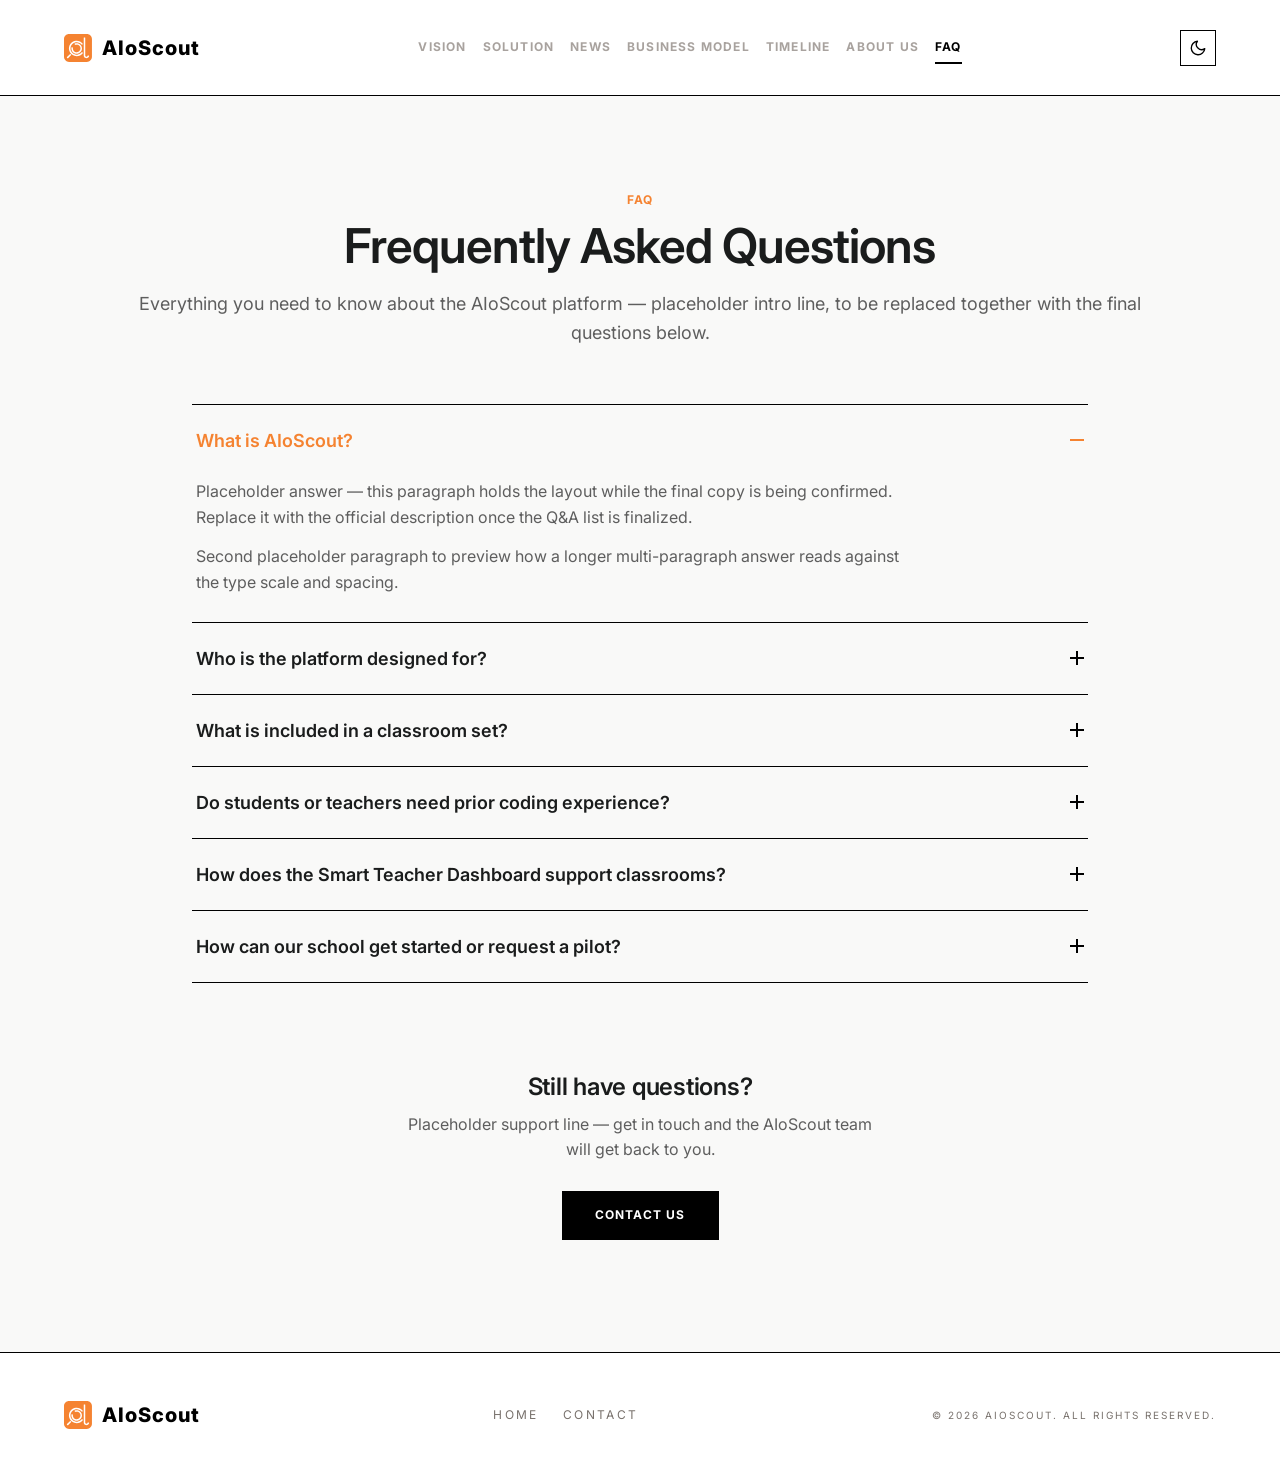
==== faq.html @ 2d94f0a8 "feat(faq): add faq subpage with placeholder qnas" ====
<!DOCTYPE html>
<html lang="en">

<head>
    <meta charset="UTF-8">
    <meta name="viewport" content="width=device-width, initial-scale=1.0">
    <meta name="description"
        content="Frequently asked questions about the AIoScout physical AI learning platform.">
    <title>AIoScout | FAQ</title>
    <link rel="icon" href="favicon.ico">
    <meta name="theme-color" content="#f9f9f8">
    <script defer src="https://cloud.umami.is/script.js" data-website-id="7676bb0a-f33c-4df3-a756-9e0dd7aba793"></script>
    <script>
        (function () {
            var stored = null;
            try { stored = localStorage.getItem("theme"); } catch (e) { /* storage unavailable */ }
            var theme = stored === "light" || stored === "dark"
                ? stored
                : (window.matchMedia("(prefers-color-scheme: dark)").matches ? "dark" : "light");
            document.documentElement.setAttribute("data-theme", theme);
        })();
    </script>
    <script src="theme.js" defer></script>
    <link rel="preconnect" href="https://fonts.googleapis.com">
    <link rel="preconnect" href="https://fonts.gstatic.com" crossorigin>
    <link href="https://fonts.googleapis.com/css2?family=Inter:wght@400;600;700;800&display=swap" rel="stylesheet">
    <link rel="stylesheet" href="style.css">
</head>

<body class="faq-page">
    <header class="site-header" id="top">
        <a class="site-logo" href="/" aria-label="AIoScout home">
            <svg class="logo-mark" viewBox="0 0 496 496" aria-hidden="true" focusable="false"><path fill="currentColor" d="M405.08 0H90C40.3 0 0 40.3 0 90V405.07C0 454.78 40.3 495.07 90 495.07H405.07C454.78 495.07 495.07 454.77 495.07 405.07V90C495.07 40.29 454.77 0 405.07 0H405.08ZM123.27 376.8L71.73 428.34C68.15 431.92 62.35 431.92 58.77 428.34L52.94 422.51C49.36 418.93 49.36 413.13 52.94 409.55L104.48 358.01C108.06 354.43 113.86 354.43 117.44 358.01L123.27 363.84C126.85 367.42 126.85 373.22 123.27 376.8ZM333.43 339.2C299.8 383.22 241.33 404.16 184.14 386.85C141.32 373.89 107.18 339.56 94.09 296.78C68.1 211.82 127.9 127.92 211.74 119.91C258.02 115.48 303.39 135.01 332.08 171.26C334.42 174.22 333.69 178.54 330.62 180.73L319.95 188.33C317.06 190.39 313.01 189.7 310.78 186.93C284.58 154.43 240.46 137.51 195.13 149.9C151.62 161.79 119.21 200.5 115.21 245.42C108.91 316.34 168.12 372.24 235.49 365.8C266.82 362.8 293.89 346.91 311.82 323.86C314 321.05 318.04 320.29 320.97 322.3L331.82 329.76C334.92 331.89 335.72 336.19 333.44 339.19L333.43 339.2ZM161.83 279.24C170.03 302.03 190.77 318.93 214.75 322.31C264.21 329.28 303.07 283.83 289.48 236.56C283.54 215.9 267.34 198.96 246.98 192.08C230.95 186.66 215.22 187.6 201.69 192.55C198.52 193.71 194.86 192.45 193.41 189.41L188.24 178.56C185.95 173.75 187.43 169.58 191 168.2C199.01 165.09 207.44 163.08 216.04 162.26C273.49 156.77 324.62 205.4 318.27 265.97C314.41 302.86 288 334.8 252.48 345.49C194.29 363 137.01 322.05 131.52 264.64C130.7 256.04 131.07 247.39 132.61 238.93C133.3 235.17 137.11 232.92 140.81 233.88C144.81 234.92 149.84 236.23 153.72 237.24C157.15 238.13 159.07 241.5 158.52 245C156.79 255.83 157.61 267.45 161.85 279.24H161.83ZM387.56 427.04C365.14 422.51 349.66 401.8 349.66 378.93C349.66 309.15 349.66 109.74 349.66 70.73C349.66 67.05 352.64 64.06 356.33 64.06H369.57C373.25 64.06 376.24 67.04 376.24 70.73V378.97C376.24 389.59 383.46 399.46 393.94 401.18C405.44 403.07 415.61 395.64 418.15 385.25C418.83 382.46 421.84 380.19 424.71 380.19H438.13C442.28 380.19 445.37 383.98 444.69 388.08C440.42 413.87 415.53 432.69 387.57 427.04H387.56Z"/></svg>AIoScout
        </a>

        <nav class="site-nav" id="site-nav" aria-label="Primary navigation">
            <a href="index.html#vision">Vision</a>
            <a href="index.html#solution">Solution</a>
            <a href="index.html#news">News</a>
            <a href="index.html#business">Business Model</a>
            <a href="index.html#timeline">Timeline</a>
            <a href="index.html#about">About Us</a>
            <a href="#faq" class="is-active">FAQ</a>
            <a href="links.html" class="site-nav__contact">Contact us</a>
        </nav>

        <div class="header-actions">
            <button class="theme-toggle" type="button" aria-pressed="false" aria-label="Switch to dark mode">
                <svg class="theme-toggle__moon" viewBox="0 0 24 24" fill="none" stroke="currentColor" stroke-width="1.8"
                    stroke-linecap="round" stroke-linejoin="round" aria-hidden="true">
                    <path d="M21 12.79A9 9 0 1 1 11.21 3 7 7 0 0 0 21 12.79z"/>
                </svg>
                <svg class="theme-toggle__sun" viewBox="0 0 24 24" fill="none" stroke="currentColor" stroke-width="1.8"
                    stroke-linecap="round" stroke-linejoin="round" aria-hidden="true">
                    <circle cx="12" cy="12" r="4"/>
                    <path d="M12 2v2M12 20v2M4.93 4.93l1.41 1.41M17.66 17.66l1.41 1.41M2 12h2M20 12h2M4.93 19.07l1.41-1.41M17.66 6.34l1.41-1.41"/>
                </svg>
            </button>
            <button class="nav-toggle" type="button" aria-expanded="false" aria-controls="site-nav">
                <span class="nav-toggle__line"></span>
                <span class="nav-toggle__line"></span>
                <span class="nav-toggle__line"></span>
                <span class="sr-only">Toggle navigation</span>
            </button>

            <a class="button button--outline header-cta" href="links.html">Contact us</a>
        </div>
    </header>

    <main>
        <section class="section faq" id="faq" aria-labelledby="faq-title">
            <div class="section-heading">
                <p class="eyebrow">FAQ</p>
                <h1 class="faq-title" id="faq-title">Frequently Asked Questions</h1>
                <p>Everything you need to know about the AIoScout platform — placeholder intro line,
                    to be replaced together with the final questions below.</p>
            </div>

            <!-- FAQ placeholder set — swap in the final questions and answers when ready.
                 The first item ships open so the expanded state is visible during review. -->
            <div class="faq-list">
                <details class="faq-item" name="faq" open>
                    <summary class="faq-item__question">
                        <span>What is AIoScout?</span>
                        <span class="faq-item__marker" aria-hidden="true"></span>
                    </summary>
                    <div class="faq-item__answer">
                        <p>Placeholder answer — this paragraph holds the layout while the final copy is
                            being confirmed. Replace it with the official description once the Q&amp;A list
                            is finalized.</p>
                        <p>Second placeholder paragraph to preview how a longer multi-paragraph answer
                            reads against the type scale and spacing.</p>
                    </div>
                </details>

                <details class="faq-item" name="faq">
                    <summary class="faq-item__question">
                        <span>Who is the platform designed for?</span>
                        <span class="faq-item__marker" aria-hidden="true"></span>
                    </summary>
                    <div class="faq-item__answer">
                        <p>Placeholder answer — final copy to be added.</p>
                    </div>
                </details>

                <details class="faq-item" name="faq">
                    <summary class="faq-item__question">
                        <span>What is included in a classroom set?</span>
                        <span class="faq-item__marker" aria-hidden="true"></span>
                    </summary>
                    <div class="faq-item__answer">
                        <p>Placeholder answer — final copy to be added. A slightly longer placeholder
                            sentence shows how two-line answers wrap within the answer column.</p>
                    </div>
                </details>

                <details class="faq-item" name="faq">
                    <summary class="faq-item__question">
                        <span>Do students or teachers need prior coding experience?</span>
                        <span class="faq-item__marker" aria-hidden="true"></span>
                    </summary>
                    <div class="faq-item__answer">
                        <p>Placeholder answer — final copy to be added.</p>
                    </div>
                </details>

                <details class="faq-item" name="faq">
                    <summary class="faq-item__question">
                        <span>How does the Smart Teacher Dashboard support classrooms?</span>
                        <span class="faq-item__marker" aria-hidden="true"></span>
                    </summary>
                    <div class="faq-item__answer">
                        <p>Placeholder answer — final copy to be added.</p>
                    </div>
                </details>

                <details class="faq-item" name="faq">
                    <summary class="faq-item__question">
                        <span>How can our school get started or request a pilot?</span>
                        <span class="faq-item__marker" aria-hidden="true"></span>
                    </summary>
                    <div class="faq-item__answer">
                        <p>Placeholder answer — final copy to be added.</p>
                    </div>
                </details>
            </div>

            <div class="faq-cta">
                <h3>Still have questions?</h3>
                <p>Placeholder support line — get in touch and the AIoScout team will get back to you.</p>
                <a class="button button--dark" href="links.html">Contact us</a>
            </div>
        </section>
    </main>

    <footer class="site-footer">
        <a class="site-logo" href="/" aria-label="AIoScout home">
            <svg class="logo-mark" viewBox="0 0 496 496" aria-hidden="true" focusable="false"><path fill="currentColor" d="M405.08 0H90C40.3 0 0 40.3 0 90V405.07C0 454.78 40.3 495.07 90 495.07H405.07C454.78 495.07 495.07 454.77 495.07 405.07V90C495.07 40.29 454.77 0 405.07 0H405.08ZM123.27 376.8L71.73 428.34C68.15 431.92 62.35 431.92 58.77 428.34L52.94 422.51C49.36 418.93 49.36 413.13 52.94 409.55L104.48 358.01C108.06 354.43 113.86 354.43 117.44 358.01L123.27 363.84C126.85 367.42 126.85 373.22 123.27 376.8ZM333.43 339.2C299.8 383.22 241.33 404.16 184.14 386.85C141.32 373.89 107.18 339.56 94.09 296.78C68.1 211.82 127.9 127.92 211.74 119.91C258.02 115.48 303.39 135.01 332.08 171.26C334.42 174.22 333.69 178.54 330.62 180.73L319.95 188.33C317.06 190.39 313.01 189.7 310.78 186.93C284.58 154.43 240.46 137.51 195.13 149.9C151.62 161.79 119.21 200.5 115.21 245.42C108.91 316.34 168.12 372.24 235.49 365.8C266.82 362.8 293.89 346.91 311.82 323.86C314 321.05 318.04 320.29 320.97 322.3L331.82 329.76C334.92 331.89 335.72 336.19 333.44 339.19L333.43 339.2ZM161.83 279.24C170.03 302.03 190.77 318.93 214.75 322.31C264.21 329.28 303.07 283.83 289.48 236.56C283.54 215.9 267.34 198.96 246.98 192.08C230.95 186.66 215.22 187.6 201.69 192.55C198.52 193.71 194.86 192.45 193.41 189.41L188.24 178.56C185.95 173.75 187.43 169.58 191 168.2C199.01 165.09 207.44 163.08 216.04 162.26C273.49 156.77 324.62 205.4 318.27 265.97C314.41 302.86 288 334.8 252.48 345.49C194.29 363 137.01 322.05 131.52 264.64C130.7 256.04 131.07 247.39 132.61 238.93C133.3 235.17 137.11 232.92 140.81 233.88C144.81 234.92 149.84 236.23 153.72 237.24C157.15 238.13 159.07 241.5 158.52 245C156.79 255.83 157.61 267.45 161.85 279.24H161.83ZM387.56 427.04C365.14 422.51 349.66 401.8 349.66 378.93C349.66 309.15 349.66 109.74 349.66 70.73C349.66 67.05 352.64 64.06 356.33 64.06H369.57C373.25 64.06 376.24 67.04 376.24 70.73V378.97C376.24 389.59 383.46 399.46 393.94 401.18C405.44 403.07 415.61 395.64 418.15 385.25C418.83 382.46 421.84 380.19 424.71 380.19H438.13C442.28 380.19 445.37 383.98 444.69 388.08C440.42 413.87 415.53 432.69 387.57 427.04H387.56Z"/></svg>AIoScout
        </a>
        <nav class="footer-nav" aria-label="Footer navigation">
            <a href="index.html">Home</a>
            <a href="links.html">Contact</a>
        </nav>
        <p>&copy; 2026 AIoScout. All rights reserved.</p>
    </footer>

    <script>
        (function () {
            var toggle = document.querySelector(".nav-toggle");
            var nav = document.getElementById("site-nav");

            if (!toggle || !nav) return;

            function closeNav() {
                nav.classList.remove("is-open");
                document.body.classList.remove("nav-open");
                toggle.setAttribute("aria-expanded", "false");
            }

            toggle.addEventListener("click", function () {
                var isOpen = nav.classList.toggle("is-open");
                document.body.classList.toggle("nav-open", isOpen);
                toggle.setAttribute("aria-expanded", String(isOpen));
            });

            window.addEventListener("resize", function () {
                if (window.innerWidth > 960) closeNav();
            });
        })();
    </script>
</body>

</html>
---- style.css ----
:root {
    color-scheme: light;
    --color-black: #000000;
    --color-ink: #1a1c1c;
    --color-muted: #5e5e5e;
    --color-copy: #525252;
    --color-subtle: #a8a29e;
    --color-orange: #f58331;
    --color-purple: #5b5ba8;
    --color-bg: #f9f9f8;
    --color-panel: #f3f4f3;
    --color-border: #d8d9d8;
    --color-rule: #e2e2e2;
    --color-canvas: #ffffff;
    --color-on-primary: #ffffff;
    --color-muted-warm: #78716c;
    --color-mark: #f58331;
    --icon-field: #1a1c1c;
    --hero-overlay: rgba(249, 249, 248, 0.78);
    --ink-70: rgba(26, 28, 28, 0.7);
    --on-primary-70: rgba(255, 255, 255, 0.7);
    --font-main: "Inter", Arial, sans-serif;
    --max-page: 1320px;
    --section-padding-x: 128px;
    --section-padding-y: 48px;
    --header-height: 96px;
    --hero-min-height: calc(100vh - var(--header-height));
}

/* Dark theme — token set from the design guideline (colors-dark).
   --color-black is the primary control ink (borders, CTAs, toggles),
   so it inverts to white; orange holds as the continuity cue. */
[data-theme="dark"] {
    color-scheme: dark;
    --color-black: #ffffff;
    --color-on-primary: #000000;
    --color-ink: #f2f2f0;
    --color-muted: #8f8f8a;
    --color-copy: #b6b6b2;
    --color-subtle: #6e6e6a;
    --color-muted-warm: #8f8f8a;
    --color-orange: #f58331;
    --color-purple: #9a9ade;
    --color-mark: #9a9ade;
    --color-bg: #101214;
    --color-canvas: #191b1e;
    --color-panel: #14161a;
    --color-border: #33363a;
    --color-rule: #2c2f33;
    --icon-field: #33363a;
    --hero-overlay: rgba(16, 18, 20, 0.85);
    --ink-70: rgba(242, 242, 240, 0.7);
    --on-primary-70: rgba(0, 0, 0, 0.7);
}


* {
    box-sizing: border-box;
}

body {
    margin: 0;
    background: var(--color-bg);
    color: var(--color-ink);
    font-family: var(--font-main);
    font-size: 18px;
    line-height: 1.6;
}

img {
    display: block;
    max-width: 100%;
}

a {
    color: inherit;
    text-decoration: none;
}

h1,
h2,
h3,
h4,
p,
figure,
dl,
dd,
ol {
    margin: 0;
}

ol {
    padding: 0;
    list-style: none;
}

.sr-only {
    position: absolute;
    width: 1px;
    height: 1px;
    padding: 0;
    margin: -1px;
    overflow: hidden;
    clip: rect(0, 0, 0, 0);
    white-space: nowrap;
    border: 0;
}

.site-header,
.site-footer {
    width: 100%;
    background: var(--color-canvas);
    border-color: var(--color-black);
    border-style: solid;
}

.site-header {
    position: sticky;
    top: 0;
    z-index: 20;
    display: flex;
    align-items: center;
    justify-content: space-between;
    min-height: var(--header-height);
    padding: 24px 64px 24px;
    border-width: 0 0 1px;
}

.site-logo {
    display: inline-flex;
    align-items: center;
    gap: 10px;
    color: var(--color-black);
    font-size: 20px;
    font-weight: 800;
    line-height: 1.4;
    letter-spacing: 0.05em;
}

.site-logo .logo-mark {
    width: 28px;
    height: 28px;
}

.logo-mark {
    flex: 0 0 auto;
    color: var(--color-mark);
}


.site-nav {
    display: flex;
    align-items: center;
    gap: 32px;
}

.site-nav a,
.footer-nav a {
    color: var(--color-subtle);
    font-size: 12px;
    font-weight: 700;
    line-height: 1.35;
    letter-spacing: 0.1em;
    text-transform: uppercase;
    transition: color 180ms ease, border-color 180ms ease;
}

.site-nav a {
    /* 8px top balances the 6px padding + 2px underline below, so the label
       is vertically centered like the logo and CTA on either side */
    padding-top: 8px;
    padding-bottom: 6px;
    border-bottom: 2px solid transparent;
}

/* contact entry lives in the mobile dropdown only; on wider screens the
   header CTA covers it */
.site-nav__contact {
    display: none;
}

.site-nav a:hover,
.site-nav a:focus-visible,
.site-nav a.is-active {
    color: var(--color-black);
    border-color: var(--color-black);
}

.button {
    display: inline-flex;
    align-items: center;
    justify-content: center;
    min-height: 48px;
    padding: 15px 32px;
    border: 1px solid var(--color-black);
    font-size: 12px;
    font-weight: 700;
    line-height: 1.4;
    letter-spacing: 0.1em;
    text-align: center;
    text-transform: uppercase;
    transition: background 180ms ease, color 180ms ease, transform 180ms ease;
}

.button:hover,
.button:focus-visible {
    transform: translateY(-1px);
}

.button--dark {
    background: var(--color-black);
    color: var(--color-on-primary);
}

.button--dark:hover,
.button--dark:focus-visible {
    background: var(--color-orange);
    border-color: var(--color-orange);
}

.button--outline {
    background: var(--color-canvas);
    color: var(--color-black);
    padding: 9px 17px;
    min-height: 36px;
    font-weight: 400;
}

.button--outline:hover,
.button--outline:focus-visible {
    background: var(--color-black);
    color: var(--color-on-primary);
}

.nav-toggle {
    display: none;
    width: 44px;
    height: 44px;
    padding: 10px;
    border: 1px solid var(--color-black);
    background: var(--color-canvas);
    cursor: pointer;
}

.nav-toggle__line {
    display: block;
    width: 100%;
    height: 2px;
    margin: 5px 0;
    background: var(--color-black);
    transition: transform 180ms ease, opacity 180ms ease;
}

.header-actions {
    position: relative;
    z-index: 30;
    display: flex;
    align-items: center;
    gap: 12px;
}

.theme-toggle {
    display: inline-flex;
    align-items: center;
    justify-content: center;
    width: 36px;
    height: 36px;
    padding: 0;
    border: 1px solid var(--color-black);
    background: var(--color-canvas);
    color: var(--color-black);
    cursor: pointer;
    transition: background 180ms ease, color 180ms ease;
}

.theme-toggle:hover,
.theme-toggle:focus-visible {
    background: var(--color-black);
    color: var(--color-on-primary);
}

.theme-toggle svg {
    width: 18px;
    height: 18px;
}

.theme-toggle .theme-toggle__sun {
    display: none;
}

[data-theme="dark"] .theme-toggle .theme-toggle__sun {
    display: block;
}

[data-theme="dark"] .theme-toggle .theme-toggle__moon {
    display: none;
}

.section {
    position: relative;
    width: 100%;
    max-width: var(--max-page);
    margin: 0 auto;
    padding: var(--section-padding-y) var(--section-padding-x);
}

main>.section:not(.hero) {
    z-index: 2;
    background: var(--color-bg);
}

main>.section--panel:not(.hero) {
    background: transparent;
}

.section--panel {
    isolation: isolate;
}

.section--panel::before {
    position: absolute;
    inset: 0 50%;
    z-index: -1;
    width: 100vw;
    margin-left: -50vw;
    background: var(--color-panel);
    content: "";
}

.section-heading {
    width: 100%;
    margin-bottom: 64px;
    text-align: center;
}

.section-heading--left {
    text-align: left;
}

/* Fix Curriculum Alignment */
.lesson-list li {
    display: flex;
    gap: 20px;
    margin-bottom: 32px;
    align-items: flex-start;
    min-height: 100px; /* Forces boxes to be same height even if text is shorter */
}

.lesson-list h4 {
    margin: 0 0 8px 0;
    font-size: 18px;
}

.lesson-list p {
    font-size: 15px;
    margin: 0;
    color: var(--color-muted);
}

.section-heading h2,
.feature-row h2,
.timeline-section h2,
.faq-title {
    color: var(--color-ink);
    font-size: 48px;
    font-weight: 600;
    line-height: 1.2;
    letter-spacing: -0.02em;
}

/* Container for the two lists */
.module-container {
    display: flex;
    gap: 40px;
    margin-top: 25px;
    border-top: 1px solid var(--color-rule);
    border-bottom: 1px solid var(--color-rule);
    padding: 20px 0;
}

.module-column {
    flex: 1;
}

/* Vertical line separator between columns on desktop */
.module-column:first-child {
    border-right: 1px solid var(--color-rule);
}

.module-header {
    font-size: 0.9rem;
    text-transform: uppercase;
    letter-spacing: 0.05em;
    color: var(--color-purple);
    /* Theme Purple */
    margin-bottom: 15px;
}

.module-list {
    list-style: none;
    padding: 0;
    margin: 0;
}

.module-list li {
    padding: 8px 0;
    font-size: 0.95rem;
    color: var(--color-copy);
    display: flex;
    align-items: center;
    /* border-bottom: 1px solid #f9f9f9; */
    /* Subtle line between items */
}

.module-list li:last-child {
    border-bottom: none;
}

.module-list li .icon {
    margin-right: 12px;
    font-size: 1.1rem;
}

.learning-outcomes .section-heading {
    margin-bottom: 44px;
}

.learning-outcomes .section-heading .eyebrow {
    margin-bottom: 8px;
    color: var(--color-orange);
}

.learning-outcomes .module-container {
    display: grid;
    grid-template-columns: repeat(2, minmax(0, 1fr));
    gap: 40px;
    max-width: 960px;
    margin: 0 auto;
    padding: 28px 0;
    border-color: var(--color-rule);
}

.learning-outcomes .module-column:first-child {
    padding-right: 40px;
    border-right-color: var(--color-rule);
    border-bottom: 0;
}

.learning-outcomes .module-list {
    display: grid;
    gap: 18px;
}

.learning-outcomes .module-list li {
    display: grid;
    grid-template-columns: 1fr;
    gap: 4px;
    padding: 0;
    color: var(--color-muted);
    line-height: 1.55;
}

.learning-outcomes .outcome-term {
    color: var(--color-ink);
    font-weight: 700;
}

.learning-outcomes .outcome-description {
    color: var(--color-muted);
}

@media (max-width: 760px) {
    .learning-outcomes .module-container {
        grid-template-columns: 1fr;
        gap: 30px;
    }

    .learning-outcomes .module-column:first-child {
        padding-right: 0;
        padding-bottom: 30px;
        border-right: 0;
        border-bottom: 1px solid var(--color-rule);
    }
}

.more-text,
.image-card figcaption {
    margin-top: 15px;
    font-size: 0.85rem;
    font-style: italic;
    color: var(--color-muted);
}

/* Mobile Responsiveness */
@media (max-width: 600px) {
    .module-container {
        flex-direction: row;
        gap: 24px;
        margin-top: 16px;
    }

    .module-column:first-child {
        border-right: 1px solid var(--color-rule);
        border-bottom: none;
        padding-bottom: 0;
    }
}

/* Fix for Curriculum Title Alignment */
.curriculum-grid {
    display: flex;
    align-items: stretch; /* Ensures both columns are the same height */
    gap: 40px;
}

.curriculum-track {
    flex: 1;
    display: flex;
    flex-direction: column;
}

.curriculum-track h3 {
    min-height: 3rem; /* Forces titles to take up the same amount of space */
    display: flex;
    align-items: center;
    border-bottom: 2px solid var(--color-purple);
    /* margin-bottom: 20px; */
}

/* Increase the vertical spacing between timeline phases */
.timeline__item {
    position: relative;
    padding-bottom: 60px;
    /* This creates the space between the content of one phase and the next */
    padding-left: 30px;
    /* Space between the vertical line and your text */
    border-left: 2px solid var(--color-rule);
    /* The vertical line */
    margin-left: 20px;
}

/* Ensure the last item doesn't have a huge gap at the bottom of the section */
.timeline__item--final {
    padding-bottom: 0;
    border-left: 2px solid transparent;
    /* Optional: hide the line for the very last point */
}

/* Optional: Make the Phase date (eyebrow) stand out more to separate sections */
.timeline__item .eyebrow {
    display: block;
    margin-bottom: 12px;
    font-weight: 700;
    color: var(--color-purple);
    /* A professional blue to act as a visual anchor */
    letter-spacing: 0.05em;
}

.hero {
    position: relative;
    z-index: 1;
    display: flex;
    min-height: var(--hero-min-height);
    align-items: center;
    justify-content: center;
    padding: 96px 64px;
    text-align: center;
}

.hero__video {
    position: absolute;
    top: 15%;
    left: 50%;
    width: 100vw;
    height: 70%;
    margin-left: -50vw;
    object-fit: cover;

    /* the video's own edge rows leak as a 1px seam at the band boundary;
       fade them out (video is only faintly visible through the scrim) */
    -webkit-mask-image: linear-gradient(to bottom, transparent 0%, #000 10%, #000 90%, transparent 100%);
    mask-image: linear-gradient(to bottom, transparent 0%, #000 10%, #000 90%, transparent 100%);
}

.hero__overlay {
    position: absolute;
    top: 15%;
    left: 50%;
    width: 100vw;
    height: 70%;
    margin-left: -50vw;
    /* solid page colour at the band edges dissolving into the scrim —
       no seam and no gradient kink at the boundaries */
    background: linear-gradient(to bottom,
        var(--color-bg) 0%,
        var(--color-bg) 8%,
        var(--hero-overlay) 28%,
        var(--hero-overlay) 72%,
        var(--color-bg) 92%,
        var(--color-bg) 100%);
}

.hero__inner {
    position: relative;
    display: flex;
    max-width: 896px;
    flex-direction: column;
    align-items: center;
}

.hero h1 {
    max-width: 840px;
    color: var(--color-ink);
    font-size: 72px;
    font-weight: 800;
    line-height: 1.1;
    letter-spacing: -0.04em;
}

.hero__quote {
    max-width: 768px;
    margin: 32px 0;
    color: var(--color-muted);
    font-size: 32px;
    font-weight: 600;
    line-height: 1.3;
}

#solution {
    margin-top: -10vh;
}

.feature-row {
    display: flex;
    align-items: center;
    gap: 64px;
}

.feature-row__content {
    display: flex;
    flex: 1 1 0;
    min-width: 0;
    flex-direction: column;
    justify-content: center;
    /* padding-top: 16px; */
}

.feature-row__content>p:not(.eyebrow) {
    max-width: 620px;
    margin-top: 14px;
    color: var(--color-muted);
}

.check-list {
    margin-top: 14px;
    padding-left: 1.25rem;
}

.check-list li {
    font-size: 0.95rem;
    color: var(--color-copy);
}

.eyebrow {
    color: var(--color-orange);
    font-size: 12px;
    font-weight: 700;
    line-height: 1.4;
    letter-spacing: 0.1em;
    text-transform: uppercase;
}

.feature-row .eyebrow {
    margin-bottom: 8px;
}

.spec-list {
    width: 100%;
    margin-top: 28px;
    padding-top: 24px;
    border-top: 1px solid var(--color-black);
}

.spec-list div {
    display: flex;
    align-items: center;
    justify-content: space-between;
    gap: 24px;
    padding: 8px 0 9px;
    border-bottom: 1px solid var(--color-rule);
}

.spec-list dt,
.spec-list dd {
    font-size: 16px;
    line-height: 1.6;
}

.spec-list dt {
    color: var(--color-ink);
}

.spec-list dd {
    color: var(--color-muted);
    text-align: right;
}

.image-card {
    flex: 0 0 400px;
    width: 400px;
    overflow: visible;
}

.image-card img {
    width: 100%;
    height: auto;
}

.image-card--right img {
    box-shadow: 16px -16px 0 var(--color-ink);
}

.image-card--left img {
    box-shadow: -16px -16px 0 var(--color-ink);
}

/* .gallery-container {
    width: 100%;
    margin-top: 32px;
}

.development-progress .gallery-container {
    margin-top: 0;
}

.gallery-container .section-heading {
    margin-bottom: 28px;
}

.gallery-container .section-heading h3 {
    color: var(--color-ink);
    font-size: 32px;
    font-weight: 600;
    line-height: 1.25;
}

.gallery-container .section-heading p {
    color: var(--color-muted);
    font-size: 16px;
    line-height: 1.6;
} */

.section-heading p:not(.eyebrow) {
    color: var(--color-muted);
    line-height: 1.6;
    margin-top: 16px;
}

.gallery-grid {
    width: 100%;
    max-width: 760px;
    margin: 0 auto;
}

.gallery-item {
    margin: 0;
}

.gallery-item img {
    display: block;
    width: 100%;
    aspect-ratio: 16 / 9;
    object-fit: cover;
}

.gallery-item figcaption {
    padding: 14px 18px;
    border-top: 1px solid var(--color-rule);
    color: var(--color-ink);
    font-size: 14px;
    font-weight: 600;
    line-height: 1.5;
    letter-spacing: 0.04em;
    text-transform: uppercase;
}

.gallery-grid .slick-arrow {
    position: absolute;
    top: 50%;
    z-index: 3;
    width: 42px;
    height: 42px;
    display: flex;
    align-items: center;
    justify-content: center;
    padding: 0;
    border: 1px solid var(--color-ink);
    background: var(--color-canvas);
    color: transparent;
    font-size: 0;
    line-height: 0;
    transform: translateY(-50%);
    cursor: pointer;
}

.gallery-grid .slick-prev {
    left: -52px;
}

.gallery-grid .slick-next {
    right: -52px;
}

.gallery-grid .slick-arrow::before {
    position: static;
    display: flex;
    align-items: center;
    justify-content: center;
    width: 100%;
    height: 100%;
    color: var(--color-ink);
    font-size: 16px;
    line-height: 1;
    opacity: 1;
}

.gallery-grid .slick-prev::before {
    content: "‹";
}

.gallery-grid .slick-next::before {
    content: "›";
}

.gallery-grid .slick-dots {
    display: flex;
    justify-content: center;
    gap: 10px;
    margin-block: 0;
    padding: 0;
    list-style: none;
}

.gallery-grid .slick-dots li {
    margin: 0;
    width: auto;
    height: auto;
    list-style: none;
}

.gallery-grid .slick-dots button {
    width: 10px;
    height: 10px;
    padding: 0;
    border: 0;
    border-radius: 50%;
    background: var(--color-border);
    color: transparent;
    font-size: 0;
    line-height: 0;
    cursor: pointer;
}

.gallery-grid .slick-dots button::before {
    content: none !important;
}

.gallery-grid .slick-dots li button:before,
.gallery-grid .slick-dots li.slick-active button:before {
    content: none !important;
    opacity: 0 !important;
    font-size: 0 !important;
    line-height: 0 !important;
}

.gallery-grid .slick-dots .slick-active button {
    background: var(--color-orange);
}

.text-link {
    display: inline-flex;
    align-self: flex-start;
    margin-top: 24px;
    padding-bottom: 3px;
    border-bottom: 1px solid var(--color-black);
    color: var(--color-ink);
    font-size: 12px;
    font-weight: 700;
    line-height: 1.4;
    letter-spacing: 0.1em;
    text-transform: uppercase;
}

.curriculum,
.business,
.team {
    display: flex;
    flex-direction: column;
    align-items: center;
}

.curriculum-grid {
    display: grid;
    width: 100%;
    grid-template-columns: repeat(2, minmax(0, 1fr));
    gap: 64px;
}

.curriculum-track {
    display: flex;
    flex-direction: column;
    gap: 24px;
}

.curriculum-track h3,
.timeline__item h3 {
    color: var(--color-ink);
    font-size: 32px;
    font-weight: 600;
    line-height: 1.3;
}

.lesson-list {
    display: flex;
    flex-direction: column;
    gap: 24px;
}

.lesson-list li {
    display: flex;
    align-items: flex-start;
    gap: 24px;
}

.lesson-list span {
    flex: 0 0 auto;
    color: var(--color-orange);
    font-size: 32px;
    font-weight: 600;
    line-height: 1.3;
}

.lesson-list h4 {
    margin-top: 7px;
    color: var(--color-ink);
    font-size: 12px;
    font-weight: 700;
    line-height: 1.4;
    letter-spacing: 0.1em;
    text-transform: uppercase;
}

.lesson-list p {
    margin-top: 7px;
    color: var(--ink-70);
    font-size: 16px;
    line-height: 1.6;
}

.business-flow {
    display: flex;
    align-items: center;
    justify-content: center;
    gap: 32px;
    width: 100%;
}

.business-step {
    display: flex;
    width: 244px;
    flex-direction: column;
    align-items: center;
    text-align: center;
}

.business-step__icon {
    display: flex;
    align-items: center;
    justify-content: center;
    width: 96px;
    height: 96px;
    margin-bottom: 32px;
    border-radius: 999px;
    background: var(--icon-field);
    filter: drop-shadow(0 4px 3px rgba(0, 0, 0, 0.25));
}

.business-step__icon img {
    width: 40px;
    height: 40px;
}

.business-step h3 {
    color: var(--color-ink);
    font-size: 20px;
    font-weight: 400;
    line-height: 1.4;
}

.business-step p {
    max-width: 250px;
    margin-top: 8px;
    color: var(--color-muted);
    font-size: 14px;
    line-height: 1.45;
}

.business-flow__arrow {
    width: 24px;
    height: 24px;
}

.business-loop {
    display: flex;
    align-items: flex-start;
    justify-content: center;
    gap: 16px;
    padding: 50px;
    border: 2px dashed var(--color-border);
    border-radius: 48px;
}

.business-loop__mark {
    width: 36px;
    height: 36px;
    margin-block: auto;
    object-fit: contain;
}

.timeline-section {
    max-width: 896px;
    padding-right: 64px;
    padding-left: 64px;
}

.timeline {
    position: relative;
    display: flex;
    min-height: 524px;
    flex-direction: column;
    justify-content: space-between;
    /* border-left: 1px solid var(--color-black); */
}

.timeline__item {
    position: relative;
    padding-left: 64px;
}

.timeline__item::before {
    position: absolute;
    top: 6px;
    left: -9px;
    width: 16px;
    height: 16px;
    border: 1px solid var(--color-black);
    border-radius: 50%;
    background: var(--color-bg);
    content: "";
}

.timeline__item--current::before {
    background: var(--color-orange);
}

.timeline__item--final::before {
    background: var(--color-black);
}

.timeline__item h3 {
    margin-top: 7px;
}

.timeline__item p:not(.eyebrow) {
    max-width: 680px;
    margin-top: 7px;
    color: var(--color-muted);
}

.timeline__item--final .eyebrow {
    color: var(--color-orange);
}

.team-grid {
    display: grid;
    width: 100%;
    grid-template-columns: repeat(3, minmax(0, 1fr));
    gap: 96px;
    padding: 0 48px;
}

.team-card {
    display: flex;
    min-width: 0;
    flex-direction: column;
    align-items: center;
}

.team-card__portrait {
    width: 200px;
    height: 200px;
    margin-bottom: 24px;
    overflow: hidden;
    border-radius: 50%;
}

.team-card__portrait img {
    width: 100%;
    height: 100%;
    object-fit: cover;
}

.team-card h3 {
    width: 100%;
    color: var(--color-black);
    font-size: 20px;
    font-weight: 400;
    line-height: 1.8;
    text-align: center;
}

.team-card .eyebrow {
    width: 100%;
    text-align: center;
}

.team-card p:not(.eyebrow) {
    width: 100%;
    margin-top: 5px;
    color: var(--color-copy);
    font-size: 16px;
    line-height: 1.5;
}

.news-grid {
    display: grid;
    width: 100%;
    grid-template-columns: repeat(2, minmax(0, 1fr));
    gap: 96px;
    padding: 0 48px;
}

.news-card {
    display: flex;
    min-width: 0;
    flex-direction: column;
}

.news-card__media img {
    width: 100%;
    aspect-ratio: 4 / 3;
    object-fit: cover;
    box-shadow: 16px -16px 0 var(--color-ink);
}

.news-card .eyebrow {
    margin-top: 40px;
}

.news-card h3 {
    color: var(--color-black);
    font-size: 20px;
    font-weight: 400;
    line-height: 1.8;
}

.news-card p:not(.eyebrow) {
    margin-top: 5px;
    color: var(--color-copy);
    font-size: 16px;
    line-height: 1.5;
}

.site-footer {
    display: flex;
    align-items: center;
    justify-content: space-between;
    gap: 32px;
    padding: 48px 64px;
    border-width: 1px 0 0;
}

.footer-nav {
    display: flex;
    align-items: center;
    justify-content: center;
    gap: 24px;
}

.footer-nav a {
    color: var(--color-muted-warm);
    font-weight: 400;
    letter-spacing: 0.2em;
}

.site-footer p {
    color: var(--color-muted-warm);
    font-size: 10px;
    line-height: 1.6;
    letter-spacing: 0.2em;
    text-transform: uppercase;
}

@media (max-width: 1440px) {
    /* the nav needs most of the header width below the 1320 max page;
       tighten its gap and let the contact CTA rest until things fit again */
    .site-nav {
        gap: 16px;
    }

    .header-cta {
        display: none;
    }
}

@media (max-width: 1180px) {
    :root {
        --section-padding-x: 72px;
    }

    .site-header {
        padding-right: 28px;
        padding-left: 28px;
    }

    .site-nav {
        gap: 10px;
    }

    .site-nav a {
        font-size: 11px;
    }

    .image-card {
        flex-basis: 340px;
        width: 340px;
    }

    .business-flow,
    .business-loop {
        gap: 20px;
    }

    .business-loop {
        padding: 36px;
    }

    .team-grid,
    .news-grid {
        gap: 56px;
        padding: 0 16px;
    }
}

@media (max-width: 1024px) {
    :root {
        --section-padding-x: 48px;
    }

    body {
        font-size: 17px;
    }

    .header-cta {
        display: none;
    }

    .hero h1 {
        font-size: 60px;
    }

    .hero__quote {
        font-size: 26px;
    }

    .feature-row {
        gap: 48px;
    }

    .section-heading h2,
    .feature-row h2,
    .timeline-section h2,
    .faq-title {
        font-size: 42px;
    }

    .business-flow {
        flex-direction: column;
    }

    .business-flow__arrow {
        transform: rotate(90deg);
    }
}

@media (max-width: 960px) {
    :root {
        --header-height: 76px;
    }

    .site-header {
        min-height: var(--header-height);
        padding: 12px 20px;
    }

    .nav-toggle {
        position: relative;
        z-index: 30;
        display: block;
    }

    /* match the hamburger's 44px so the two header buttons read as a pair */
    .theme-toggle {
        width: 44px;
        height: 44px;
    }

    .theme-toggle svg {
        width: 20px;
        height: 20px;
    }

    .site-nav__contact {
        display: block;
    }

    .nav-open .nav-toggle__line:nth-child(1) {
        transform: translateY(7px) rotate(45deg);
    }

    .nav-open .nav-toggle__line:nth-child(2) {
        opacity: 0;
    }

    .nav-open .nav-toggle__line:nth-child(3) {
        transform: translateY(-7px) rotate(-45deg);
    }

    .site-nav {
        position: fixed;
        inset: var(--header-height) 0 auto;
        display: none;
        flex-direction: column;
        align-items: stretch;
        gap: 0;
        padding: 18px 20px;
        border-bottom: 1px solid var(--color-black);
        background: var(--color-canvas);
    }

    .site-nav.is-open {
        display: flex;
    }

    .site-nav a {
        padding: 13px 0;
        border-bottom: 1px solid var(--color-rule);
        color: var(--color-ink);
    }
}

@media (max-width: 768px) {
    :root {
        --section-padding-x: 24px;
        --section-padding-y: 34px;
    }

    body {
        font-size: 16px;
    }

    .hero,
    .timeline-section,
    .business {
        padding: var(--section-padding-y) var(--section-padding-x);
    }

    .hero h1 {
        font-size: 38px;
        letter-spacing: -0.03em;
    }

    .hero__quote {
        margin: 18px 0 22px;
        font-size: 18px;
    }

    #solution {
        margin-top: -15vh;
    }

    .feature-row,
    .feature-row--reverse {
        flex-direction: column;
        gap: 30px;
    }

    .feature-row--reverse .image-card {
        order: 2;
    }

    .feature-row--reverse .feature-row__content {
        order: 1;
    }

    .feature-row__content {
        width: 100%;
    }

    .image-card {
        flex: none;
        width: min(100%, 320px);
        align-self: center;
    }

    .image-card--right img,
    .image-card--left img {
        box-shadow: 12px -12px 0 var(--color-ink);
    }

    .gallery-grid .slick-arrow {
        width: 36px;
        height: 36px;
    }

    .gallery-grid .slick-prev {
        left: -18px;
    }

    .gallery-grid .slick-next {
        right: -18px;
    }

    .section-heading {
        margin-bottom: 30px;
    }

    .section-heading h2,
    .feature-row h2,
    .timeline-section h2,
    .faq-title {
        font-size: 30px;
    }

    .curriculum-grid,
    .team-grid {
        grid-template-columns: 1fr;
        gap: 34px;
    }

    .team-grid {
        padding: 0 32px;
    }

    .team-card__portrait {
        width: 160px;
        height: 160px;
    }

    .news-grid {
        grid-template-columns: 1fr;
        gap: 34px;
        padding: 0 32px;
    }

    .news-card__media img {
        box-shadow: 12px -12px 0 var(--color-ink);
    }

    .business-step__icon {
        width: 72px;
        height: 72px;
        margin-bottom: 20px;
    }

    .business-step__icon img {
        width: 30px;
        height: 30px;
    }

    .business-step h3 {
        font-size: 18px;
    }

    .business-step p {
        font-size: 13px;
    }

    .business-loop {
        flex-direction: column;
        align-items: center;
        width: 100%;
        max-width: 360px;
        padding: 26px 18px;
        border-radius: 36px;
    }

    .business-loop__mark {
        width: 26px;
        height: 26px;
        margin: 0;
    }

    .timeline {
        border-left: 0;
        min-height: auto;
    }

    /* .timeline::before {
        position: absolute;
        top: 8px;
        bottom: 8px;
        left: 0;
        width: 1px;
        background: var(--color-black);
        content: "";
    } */

    .timeline__item {
        padding-left: 30px;
    }

    .timeline__item p:not(.eyebrow) {
        font-size: 16px;
    }

    .site-footer {
        flex-direction: column;
        align-items: flex-start;
        padding: 34px 24px;
    }

    .footer-nav {
        flex-wrap: wrap;
        justify-content: flex-start;
    }
}

@media (max-width: 640px) {
    :root {
        --section-padding-x: 20px;
        --section-padding-y: 30px;
    }

    .hero h1 {
        font-size: 34px;
    }

    .hero__quote {
        font-size: 16px;
    }

    .gallery-container .section-heading h3 {
        font-size: 24px;
    }

    .gallery-item figcaption {
        font-size: 12px;
        letter-spacing: 0.06em;
    }

    .section-heading h2,
    .feature-row h2,
    .timeline-section h2,
    .faq-title {
        font-size: 28px;
    }

    .curriculum-track h3,
    .timeline__item h3 {
        font-size: 24px;
    }

    .lesson-list li {
        gap: 16px;
    }

    .lesson-list span {
        font-size: 24px;
    }

    .spec-list div {
        align-items: flex-start;
        flex-direction: column;
        gap: 2px;
    }

    .spec-list dd {
        text-align: left;
    }

    .business-step {
        width: 100%;
    }

    .team-grid,
    .news-grid {
        padding: 0 28px;
    }

    .timeline__item {
        padding-left: 24px;
    }
}

/* Links page (QR landing at /links) */
.links-page {
    display: flex;
    flex-direction: column;
    min-height: 100vh;
    /* On mobile browsers 100vh ignores the URL bar; dvh tracks the visible area */
    min-height: 100dvh;
}

.links-page main {
    display: flex;
    flex: 1 1 auto;
    flex-direction: column;
}

.links-hero {
    display: flex;
    flex: 1 1 auto;
    align-items: center;
    justify-content: center;
    padding: 48px var(--section-padding-x);
    text-align: center;
}

.links-hero__inner {
    display: flex;
    width: 100%;
    max-width: 560px;
    flex-direction: column;
    align-items: center;
}

.links-hero__logo {
    width: 96px;
    height: 96px;
    margin-bottom: 48px;
}

.link-list {
    display: flex;
    width: 100%;
    flex-direction: column;
    gap: 14px;
    text-align: left;
}

.link-card {
    display: flex;
    align-items: center;
    gap: 16px;
    padding: 18px 20px;
    border: 1px solid var(--color-black);
    background: var(--color-canvas);
    color: var(--color-ink);
    transition: background 180ms ease, color 180ms ease, transform 180ms ease;
}

.link-card:hover,
.link-card:focus-visible {
    background: var(--color-black);
    color: var(--color-on-primary);
    transform: translateY(-1px);
}

.link-card__icon {
    display: flex;
    flex: 0 0 auto;
    align-items: center;
    justify-content: center;
    width: 24px;
}

.link-card__icon svg {
    width: 22px;
    height: 22px;
}

.link-card__body {
    display: flex;
    flex: 1 1 auto;
    min-width: 0;
    flex-direction: column;
    gap: 2px;
}

.link-card__title {
    font-size: 12px;
    font-weight: 700;
    line-height: 1.4;
    letter-spacing: 0.1em;
    text-transform: uppercase;
}

.link-card__handle {
    color: var(--ink-70);
    font-size: 14px;
    line-height: 1.5;
}

.link-card:hover .link-card__handle,
.link-card:focus-visible .link-card__handle {
    color: var(--on-primary-70);
}

.link-card__arrow {
    display: flex;
    flex: 0 0 auto;
    align-items: center;
    color: var(--color-subtle);
    transition: color 180ms ease;
}

.link-card__arrow svg {
    width: 18px;
    height: 18px;
}

.link-card:hover .link-card__arrow,
.link-card:focus-visible .link-card__arrow {
    color: var(--color-orange);
}

.links-page__footer {
    justify-content: center;
    padding: 24px 64px;
}

@media (max-width: 768px) {
    .links-hero {
        padding: 32px var(--section-padding-x);
    }

    .links-hero__logo {
        width: 80px;
        height: 80px;
        margin-bottom: 32px;
    }

    .link-list {
        gap: 12px;
    }

    .links-page__footer {
        align-items: center;
        padding: 20px 24px;
    }
}

/* FAQ page (/faq) */
.faq-page {
    display: flex;
    flex-direction: column;
    min-height: 100vh;
    /* On mobile browsers 100vh ignores the URL bar; dvh tracks the visible area */
    min-height: 100dvh;
}

.faq-page main {
    display: flex;
    flex: 1 1 auto;
    flex-direction: column;
}

.faq {
    display: flex;
    flex-direction: column;
    align-items: center;
    padding-top: 96px;
    padding-bottom: 112px;
    /* native #faq jump from the nav lands clear of the sticky header */
    scroll-margin-top: var(--header-height);
}

.faq .section-heading {
    margin-bottom: 56px;
}

.faq .section-heading .eyebrow {
    margin-bottom: 8px;
}

.faq-list {
    width: 100%;
    max-width: 896px;
    border-top: 1px solid var(--color-black);
    border-bottom: 1px solid var(--color-black);
}

.faq-item {
    border-bottom: 1px solid var(--color-black);
}

.faq-item:last-child {
    border-bottom: 0;
}

.faq-item__question {
    display: flex;
    align-items: center;
    justify-content: space-between;
    gap: 24px;
    padding: 22px 4px;
    color: var(--color-ink);
    font-size: 18px;
    font-weight: 600;
    line-height: 1.5;
    cursor: pointer;
    list-style: none;
    transition: color 180ms ease;
    -webkit-tap-highlight-color: transparent;
}

.faq-item__question::-webkit-details-marker {
    display: none;
}

.faq-item__question::marker {
    content: "";
}

.faq-item__question:hover,
.faq-item__question:focus-visible,
.faq-item[open] > .faq-item__question {
    color: var(--color-orange);
}

.faq-item__marker {
    position: relative;
    flex: 0 0 auto;
    width: 14px;
    height: 14px;
}

.faq-item__marker::before,
.faq-item__marker::after {
    position: absolute;
    top: 50%;
    left: 50%;
    width: 14px;
    height: 2px;
    background: var(--color-black);
    content: "";
    transform: translate(-50%, -50%);
    transition: transform 200ms ease, background 180ms ease;
}

.faq-item__marker::after {
    transform: translate(-50%, -50%) rotate(90deg);
}

.faq-item__question:hover .faq-item__marker::before,
.faq-item__question:hover .faq-item__marker::after,
.faq-item[open] .faq-item__marker::before,
.faq-item[open] .faq-item__marker::after {
    background: var(--color-orange);
}

/* the vertical stroke folds flat into a minus sign while open */
.faq-item[open] .faq-item__marker::after {
    transform: translate(-50%, -50%) rotate(0deg);
}

.faq-item__answer {
    max-width: 760px;
    padding: 2px 40px 26px 4px;
    color: var(--color-muted);
    font-size: 16px;
    line-height: 1.65;
}

.faq-item__answer p + p {
    margin-top: 12px;
}

@keyframes faq-answer-in {
    from {
        opacity: 0;
        transform: translateY(-6px);
    }

    to {
        opacity: 1;
        transform: translateY(0);
    }
}

.faq-item[open] .faq-item__answer {
    animation: faq-answer-in 240ms ease;
}

@media (prefers-reduced-motion: reduce) {
    .faq-item[open] .faq-item__answer {
        animation: none;
    }
}

.faq-cta {
    margin-top: 88px;
    text-align: center;
}

.faq-cta h3 {
    color: var(--color-ink);
    font-size: 24px;
    font-weight: 600;
    line-height: 1.3;
    letter-spacing: -0.01em;
}

.faq-cta p {
    max-width: 480px;
    margin: 10px auto 0;
    color: var(--color-muted);
    font-size: 16px;
    line-height: 1.6;
}

.faq-cta .button {
    margin-top: 28px;
}

@media (max-width: 768px) {
    .faq {
        padding-top: 56px;
        padding-bottom: 72px;
    }

    .faq .section-heading {
        margin-bottom: 36px;
    }

    .faq-item__question {
        padding: 18px 2px;
        font-size: 17px;
    }

    .faq-item__answer {
        padding: 2px 28px 22px 2px;
    }

    .faq-cta {
        margin-top: 64px;
    }
}
/* Dark-theme asset treatment: photos dim slightly to sit on dark canvas;
   the black arrow and loop mark invert to stay visible. */
[data-theme="dark"] img {
    filter: brightness(0.86);
}

[data-theme="dark"] .business-flow__arrow,
[data-theme="dark"] .business-loop__mark {
    filter: invert(1) brightness(0.86);
}

/* Smooth surface flip when toggling themes */
body,
.site-header,
.site-footer,
.section--panel::before {
    transition: background-color 220ms ease, border-color 220ms ease, color 220ms ease;
}
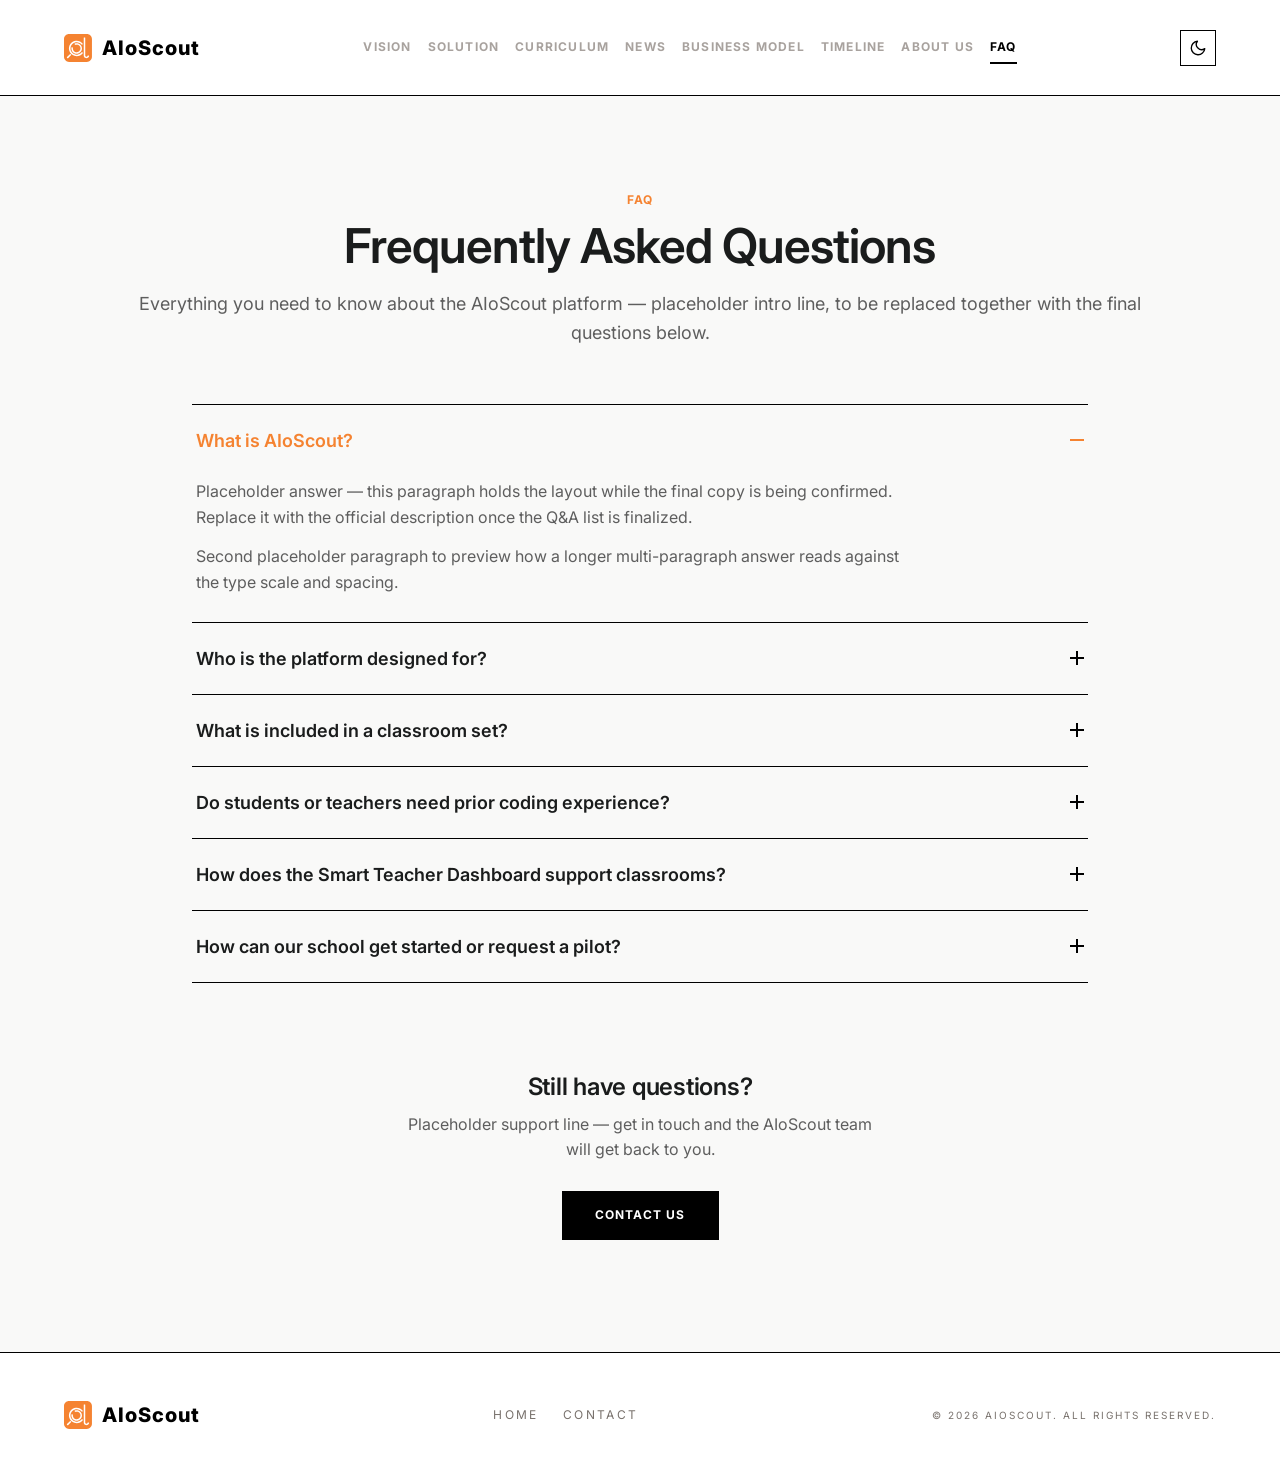
==== commit 9f844b65: "feat(curriculum): move curriculum to subpage with three focus pathways" ====
--- a/faq.html
+++ b/faq.html
@@ -36,7 +36,8 @@
         <nav class="site-nav" id="site-nav" aria-label="Primary navigation">
             <a href="index.html#vision">Vision</a>
             <a href="index.html#solution">Solution</a>
-            <a href="index.html#news">News</a>
+            <a href="curriculum.html">Curriculum</a>
+            <a href="news.html">News</a>
             <a href="index.html#business">Business Model</a>
             <a href="index.html#timeline">Timeline</a>
             <a href="index.html#about">About Us</a>
--- a/style.css
+++ b/style.css
@@ -360,7 +360,9 @@
 .section-heading h2,
 .feature-row h2,
 .timeline-section h2,
-.faq-title {
+.faq-title,
+.news-title,
+.curriculum-title {
     color: var(--color-ink);
     font-size: 48px;
     font-weight: 600;
@@ -1280,7 +1282,9 @@
     .section-heading h2,
     .feature-row h2,
     .timeline-section h2,
-    .faq-title {
+    .faq-title,
+    .news-title,
+    .curriculum-title {
         font-size: 42px;
     }
 
@@ -1438,7 +1442,9 @@
     .section-heading h2,
     .feature-row h2,
     .timeline-section h2,
-    .faq-title {
+    .faq-title,
+    .news-title,
+    .curriculum-title {
         font-size: 30px;
     }
 
@@ -1562,7 +1568,9 @@
     .section-heading h2,
     .feature-row h2,
     .timeline-section h2,
-    .faq-title {
+    .faq-title,
+    .news-title,
+    .curriculum-title {
         font-size: 28px;
     }
 
@@ -1752,7 +1760,9 @@
 }
 
 /* FAQ page (/faq) */
-.faq-page {
+.faq-page,
+.news-page,
+.curriculum-page {
     display: flex;
     flex-direction: column;
     min-height: 100vh;
@@ -1760,7 +1770,9 @@
     min-height: 100dvh;
 }
 
-.faq-page main {
+.faq-page main,
+.news-page main,
+.curriculum-page main {
     display: flex;
     flex: 1 1 auto;
     flex-direction: column;
@@ -1947,6 +1959,219 @@
         margin-top: 64px;
     }
 }
+
+/* News page (/news) */
+.news-listing {
+    display: flex;
+    flex-direction: column;
+    align-items: center;
+    padding-top: 96px;
+    padding-bottom: 112px;
+    /* native #news jump from the nav lands clear of the sticky header */
+    scroll-margin-top: var(--header-height);
+}
+
+.news-listing .section-heading {
+    margin-bottom: 56px;
+}
+
+/* one row per event — image left, text right */
+.news-rows {
+    display: flex;
+    width: 100%;
+    max-width: 1120px;
+    flex-direction: column;
+    gap: 96px;
+}
+
+.news-row {
+    display: flex;
+    align-items: center;
+    gap: 64px;
+}
+
+.news-row__media {
+    flex: 0 0 400px;
+}
+
+.news-row__media img {
+    width: 100%;
+    aspect-ratio: 3 / 2;
+    object-fit: cover;
+    box-shadow: 16px -16px 0 var(--color-ink);
+}
+
+.news-row__body {
+    display: flex;
+    flex: 1 1 0;
+    min-width: 0;
+    flex-direction: column;
+    align-items: flex-start;
+}
+
+.news-row__body .eyebrow {
+    margin-bottom: 8px;
+}
+
+.news-row__body h3 {
+    color: var(--color-black);
+    font-size: 24px;
+    font-weight: 400;
+    line-height: 1.4;
+}
+
+.news-row__body p:not(.eyebrow) {
+    margin-top: 8px;
+    color: var(--color-copy);
+    font-size: 16px;
+    line-height: 1.6;
+}
+
+@media (max-width: 1180px) {
+    .news-rows {
+        gap: 72px;
+    }
+
+    .news-row {
+        gap: 48px;
+    }
+
+    .news-row__media {
+        flex-basis: 340px;
+    }
+}
+
+@media (max-width: 768px) {
+    .news-listing {
+        padding-top: 56px;
+        padding-bottom: 72px;
+    }
+
+    .news-listing .section-heading {
+        margin-bottom: 36px;
+    }
+
+    .news-rows {
+        gap: 56px;
+    }
+
+    /* rows stack: image first, text below */
+    .news-row {
+        flex-direction: column;
+        align-items: stretch;
+        gap: 30px;
+    }
+
+    .news-row__media {
+        flex-basis: auto;
+        width: min(100%, 360px);
+        align-self: center;
+    }
+
+    .news-row__media img {
+        box-shadow: 12px -12px 0 var(--color-ink);
+    }
+}
+
+/* Curriculum page (/curriculum) */
+.curriculum-listing {
+    display: flex;
+    flex-direction: column;
+    align-items: center;
+    padding-top: 96px;
+    padding-bottom: 112px;
+    /* native #curriculum jump from the nav lands clear of the sticky header */
+    scroll-margin-top: var(--header-height);
+}
+
+.curriculum-listing .section-heading {
+    margin-bottom: 64px;
+}
+
+/* three pathways side by side so the focus choice reads at a glance */
+.curriculum-listing .curriculum-grid {
+    grid-template-columns: repeat(3, minmax(0, 1fr));
+    gap: 48px;
+}
+
+.curriculum-track .eyebrow {
+    margin-bottom: 10px;
+}
+
+.curriculum-track__lead {
+    margin-top: 14px;
+    /* reserve two lines so the topic lists start level across all three columns */
+    min-height: 52px;
+    color: var(--color-muted);
+    font-size: 16px;
+    line-height: 1.6;
+}
+
+.curriculum-topics {
+    display: flex;
+    margin: 0;
+    padding: 0;
+    flex-direction: column;
+    gap: 12px;
+    list-style: none;
+}
+
+.curriculum-topics li {
+    position: relative;
+    padding-left: 18px;
+    color: var(--color-copy);
+    font-size: 15px;
+    line-height: 1.5;
+}
+
+.curriculum-topics li::before {
+    position: absolute;
+    top: 0.6em;
+    left: 0;
+    width: 8px;
+    height: 2px;
+    background: var(--color-orange);
+    content: "";
+}
+
+.curriculum-track__final {
+    padding-top: 18px;
+    border-top: 1px solid var(--color-rule);
+    color: var(--color-purple);
+    font-size: 12px;
+    font-weight: 700;
+    letter-spacing: 0.08em;
+    line-height: 1.5;
+    text-transform: uppercase;
+}
+
+.curriculum-listing__note {
+    margin-top: 48px;
+    text-align: center;
+}
+
+@media (max-width: 1024px) {
+    .curriculum-listing .curriculum-grid {
+        grid-template-columns: 1fr;
+        gap: 44px;
+    }
+
+    /* single column: no cross-card alignment to hold */
+    .curriculum-track__lead {
+        min-height: 0;
+    }
+}
+
+@media (max-width: 768px) {
+    .curriculum-listing {
+        padding-top: 56px;
+        padding-bottom: 72px;
+    }
+
+    .curriculum-listing .section-heading {
+        margin-bottom: 36px;
+    }
+}
 /* Dark-theme asset treatment: photos dim slightly to sit on dark canvas;
    the black arrow and loop mark invert to stay visible. */
 [data-theme="dark"] img {
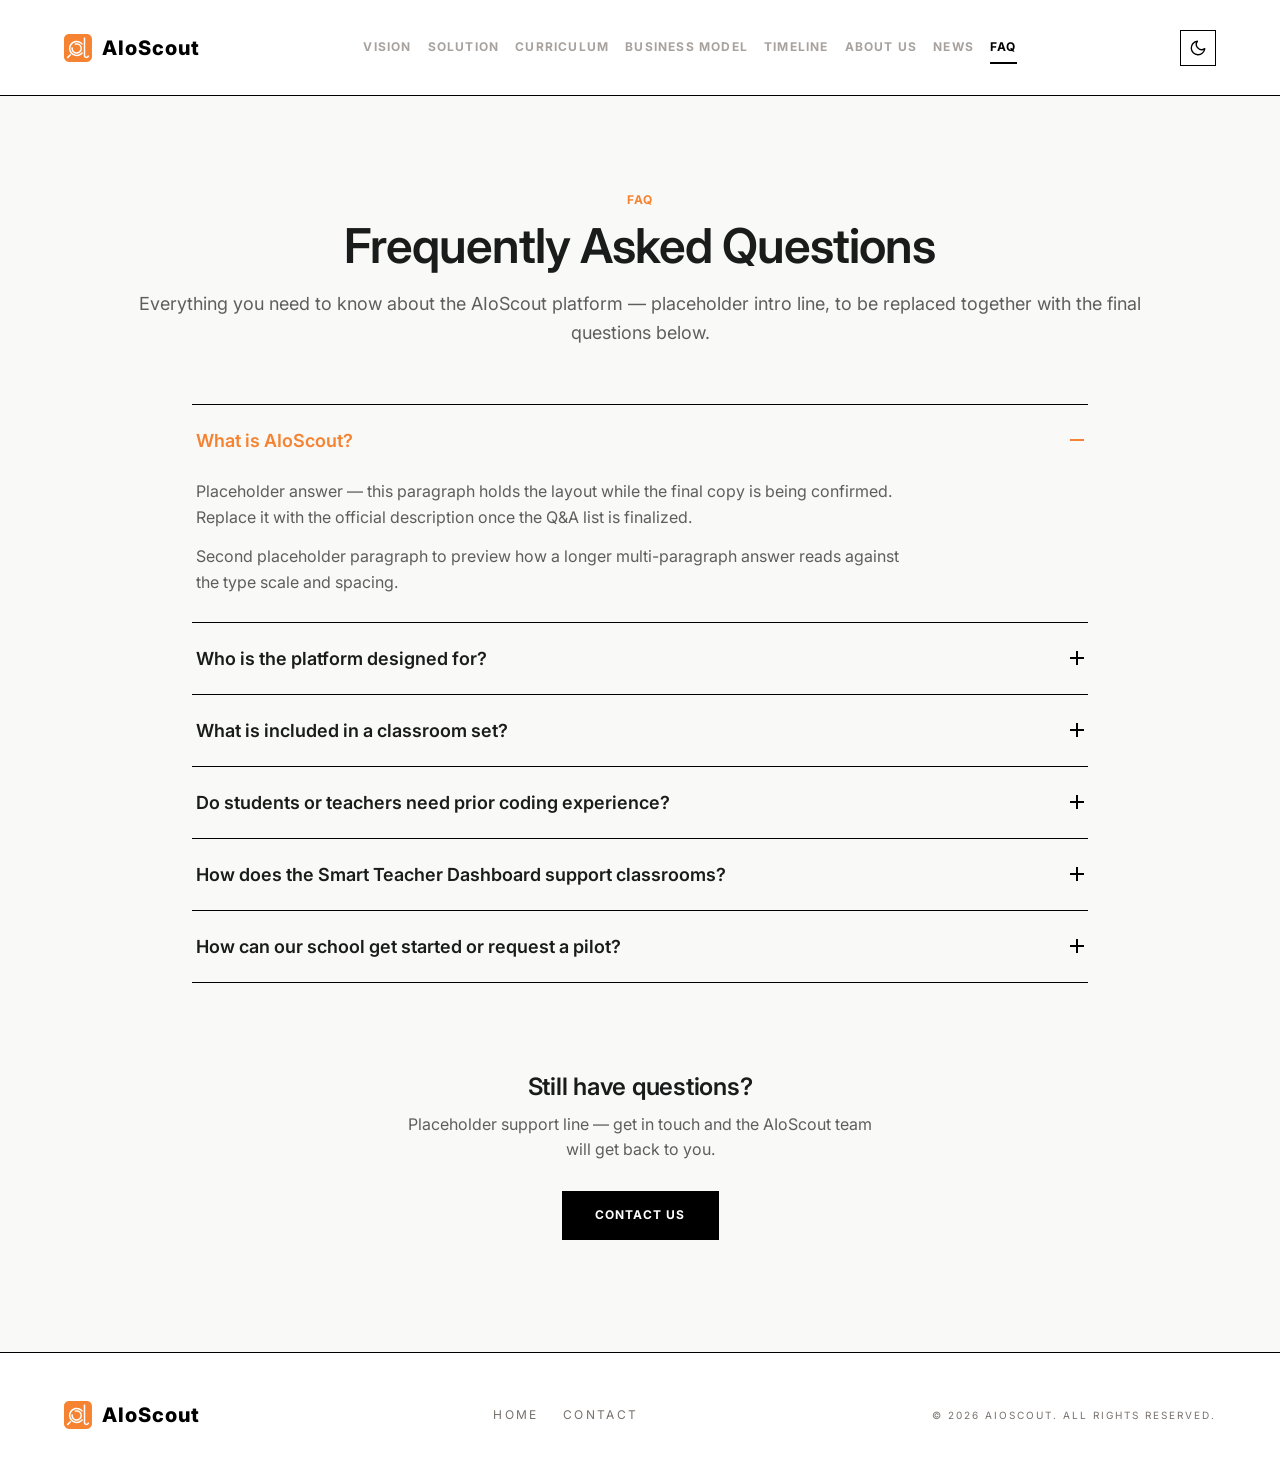
==== commit f87757c3: "refactor(site): curriculum back on index, news and faq nav last" ====
--- a/faq.html
+++ b/faq.html
@@ -36,11 +36,11 @@
         <nav class="site-nav" id="site-nav" aria-label="Primary navigation">
             <a href="index.html#vision">Vision</a>
             <a href="index.html#solution">Solution</a>
-            <a href="curriculum.html">Curriculum</a>
-            <a href="news.html">News</a>
+            <a href="index.html#curriculum">Curriculum</a>
             <a href="index.html#business">Business Model</a>
             <a href="index.html#timeline">Timeline</a>
             <a href="index.html#about">About Us</a>
+            <a href="news.html">News</a>
             <a href="#faq" class="is-active">FAQ</a>
             <a href="links.html" class="site-nav__contact">Contact us</a>
         </nav>
--- a/style.css
+++ b/style.css
@@ -361,8 +361,7 @@
 .feature-row h2,
 .timeline-section h2,
 .faq-title,
-.news-title,
-.curriculum-title {
+.news-title {
     color: var(--color-ink);
     font-size: 48px;
     font-weight: 600;
@@ -1283,8 +1282,7 @@
     .feature-row h2,
     .timeline-section h2,
     .faq-title,
-    .news-title,
-    .curriculum-title {
+    .news-title {
         font-size: 42px;
     }
 
@@ -1443,8 +1441,7 @@
     .feature-row h2,
     .timeline-section h2,
     .faq-title,
-    .news-title,
-    .curriculum-title {
+    .news-title {
         font-size: 30px;
     }
 
@@ -1569,8 +1566,7 @@
     .feature-row h2,
     .timeline-section h2,
     .faq-title,
-    .news-title,
-    .curriculum-title {
+    .news-title {
         font-size: 28px;
     }
 
@@ -1761,8 +1757,7 @@
 
 /* FAQ page (/faq) */
 .faq-page,
-.news-page,
-.curriculum-page {
+.news-page {
     display: flex;
     flex-direction: column;
     min-height: 100vh;
@@ -1771,8 +1766,7 @@
 }
 
 .faq-page main,
-.news-page main,
-.curriculum-page main {
+.news-page main {
     display: flex;
     flex: 1 1 auto;
     flex-direction: column;
@@ -2073,23 +2067,12 @@
     }
 }
 
-/* Curriculum page (/curriculum) */
-.curriculum-listing {
-    display: flex;
-    flex-direction: column;
-    align-items: center;
-    padding-top: 96px;
-    padding-bottom: 112px;
-    /* native #curriculum jump from the nav lands clear of the sticky header */
-    scroll-margin-top: var(--header-height);
-}
-
-.curriculum-listing .section-heading {
-    margin-bottom: 64px;
-}
-
-/* three pathways side by side so the focus choice reads at a glance */
-.curriculum-listing .curriculum-grid {
+/* Curriculum pathways (three-focus grid on the index page) */
+.curriculum .section-heading .eyebrow {
+    margin-bottom: 8px;
+}
+
+.curriculum .curriculum-grid {
     grid-template-columns: repeat(3, minmax(0, 1fr));
     gap: 48px;
 }
@@ -2145,13 +2128,12 @@
     text-transform: uppercase;
 }
 
-.curriculum-listing__note {
+.curriculum .more-text {
     margin-top: 48px;
-    text-align: center;
 }
 
 @media (max-width: 1024px) {
-    .curriculum-listing .curriculum-grid {
+    .curriculum .curriculum-grid {
         grid-template-columns: 1fr;
         gap: 44px;
     }
@@ -2159,17 +2141,6 @@
     /* single column: no cross-card alignment to hold */
     .curriculum-track__lead {
         min-height: 0;
-    }
-}
-
-@media (max-width: 768px) {
-    .curriculum-listing {
-        padding-top: 56px;
-        padding-bottom: 72px;
-    }
-
-    .curriculum-listing .section-heading {
-        margin-bottom: 36px;
     }
 }
 /* Dark-theme asset treatment: photos dim slightly to sit on dark canvas;
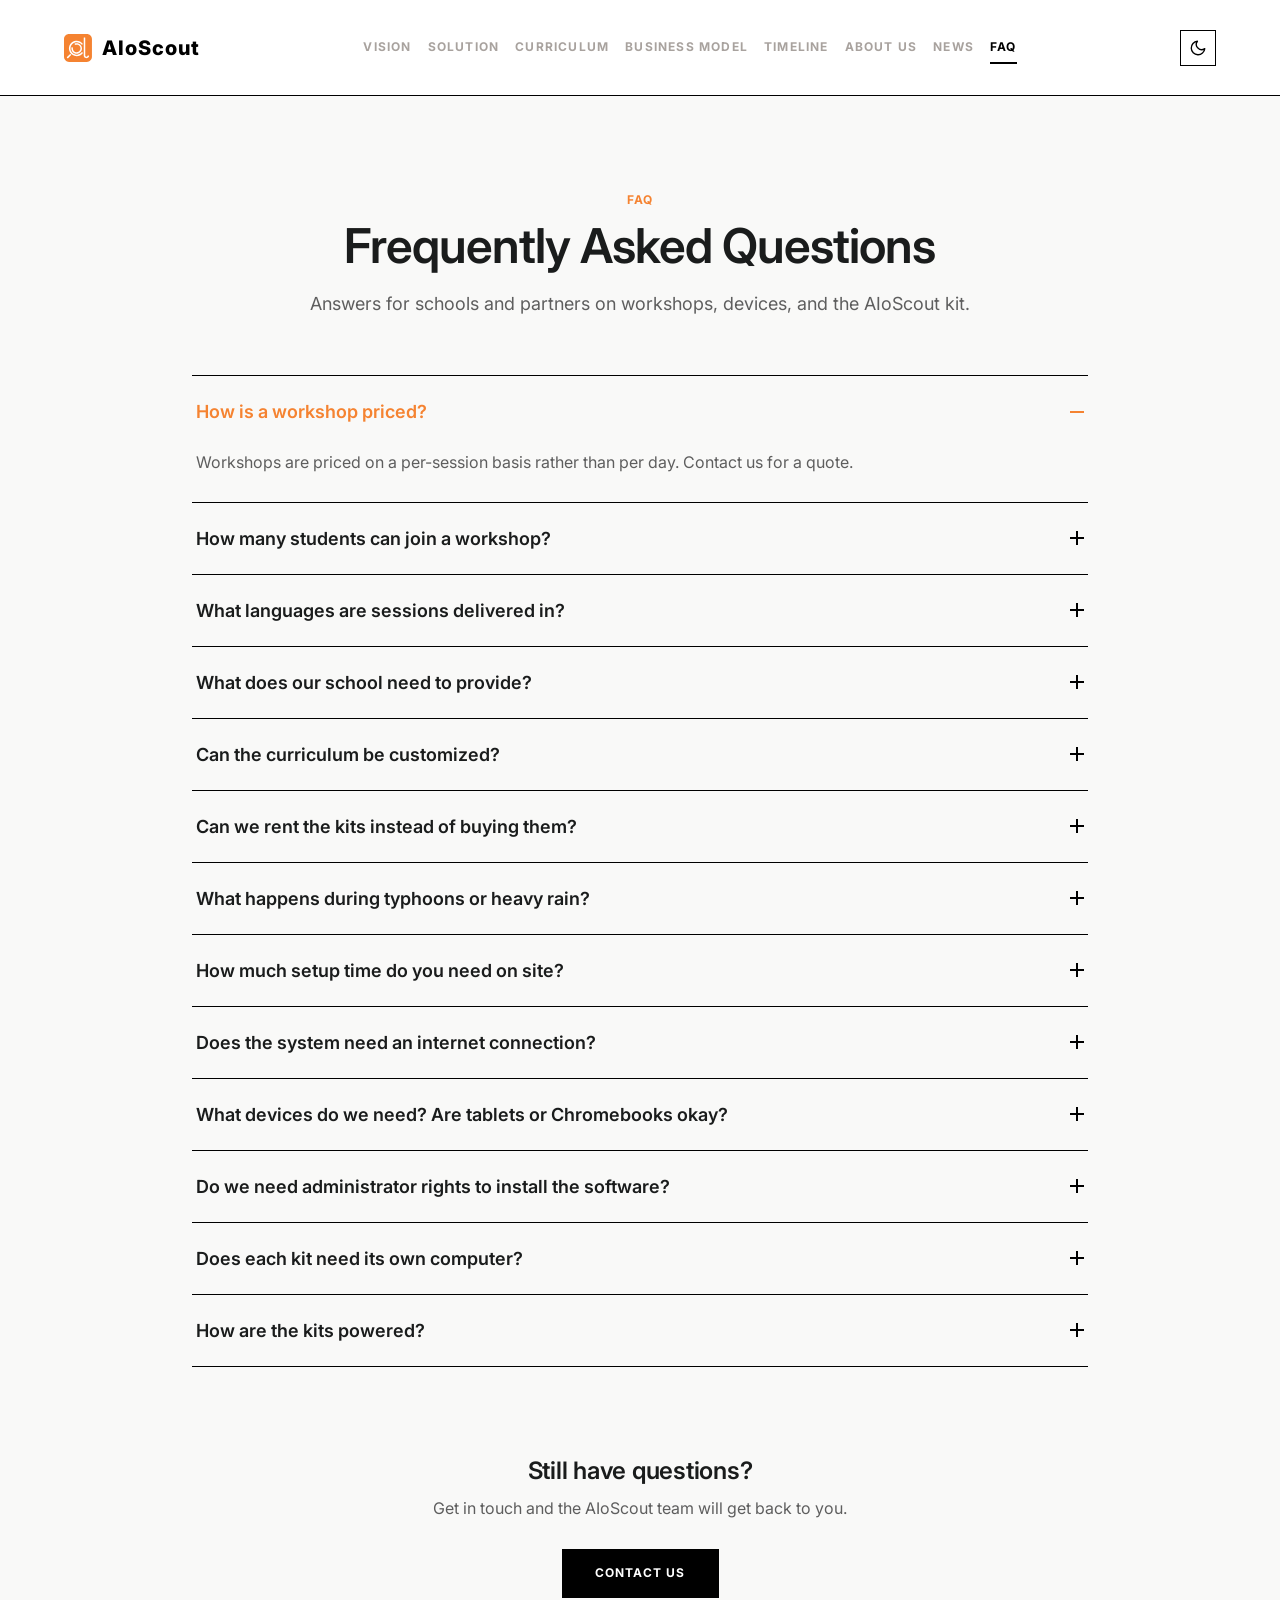
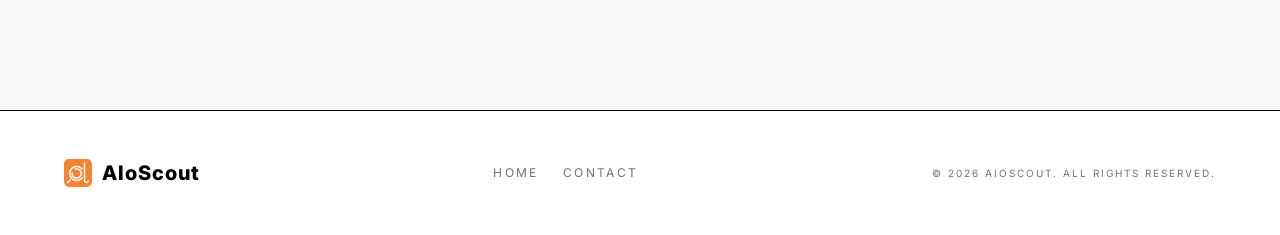
==== commit a7889aea: "feat(faq): fill expo faq questions and answers" ====
--- a/faq.html
+++ b/faq.html
@@ -73,82 +73,147 @@
             <div class="section-heading">
                 <p class="eyebrow">FAQ</p>
                 <h1 class="faq-title" id="faq-title">Frequently Asked Questions</h1>
-                <p>Everything you need to know about the AIoScout platform — placeholder intro line,
-                    to be replaced together with the final questions below.</p>
+                <p>Answers for schools and partners on workshops, devices, and the AIoScout kit.</p>
             </div>
 
-            <!-- FAQ placeholder set — swap in the final questions and answers when ready.
-                 The first item ships open so the expanded state is visible during review. -->
+            <!-- Copy sourced from the Notion FAQ draft (HK EduTech Expo). Items whose
+                 answers are still TBC in the draft are intentionally omitted. The first
+                 item ships open so the expanded state is visible during review. -->
             <div class="faq-list">
                 <details class="faq-item" name="faq" open>
                     <summary class="faq-item__question">
-                        <span>What is AIoScout?</span>
-                        <span class="faq-item__marker" aria-hidden="true"></span>
-                    </summary>
-                    <div class="faq-item__answer">
-                        <p>Placeholder answer — this paragraph holds the layout while the final copy is
-                            being confirmed. Replace it with the official description once the Q&amp;A list
-                            is finalized.</p>
-                        <p>Second placeholder paragraph to preview how a longer multi-paragraph answer
-                            reads against the type scale and spacing.</p>
-                    </div>
-                </details>
-
-                <details class="faq-item" name="faq">
-                    <summary class="faq-item__question">
-                        <span>Who is the platform designed for?</span>
-                        <span class="faq-item__marker" aria-hidden="true"></span>
-                    </summary>
-                    <div class="faq-item__answer">
-                        <p>Placeholder answer — final copy to be added.</p>
-                    </div>
-                </details>
-
-                <details class="faq-item" name="faq">
-                    <summary class="faq-item__question">
-                        <span>What is included in a classroom set?</span>
-                        <span class="faq-item__marker" aria-hidden="true"></span>
-                    </summary>
-                    <div class="faq-item__answer">
-                        <p>Placeholder answer — final copy to be added. A slightly longer placeholder
-                            sentence shows how two-line answers wrap within the answer column.</p>
-                    </div>
-                </details>
-
-                <details class="faq-item" name="faq">
-                    <summary class="faq-item__question">
-                        <span>Do students or teachers need prior coding experience?</span>
-                        <span class="faq-item__marker" aria-hidden="true"></span>
-                    </summary>
-                    <div class="faq-item__answer">
-                        <p>Placeholder answer — final copy to be added.</p>
-                    </div>
-                </details>
-
-                <details class="faq-item" name="faq">
-                    <summary class="faq-item__question">
-                        <span>How does the Smart Teacher Dashboard support classrooms?</span>
-                        <span class="faq-item__marker" aria-hidden="true"></span>
-                    </summary>
-                    <div class="faq-item__answer">
-                        <p>Placeholder answer — final copy to be added.</p>
-                    </div>
-                </details>
-
-                <details class="faq-item" name="faq">
-                    <summary class="faq-item__question">
-                        <span>How can our school get started or request a pilot?</span>
-                        <span class="faq-item__marker" aria-hidden="true"></span>
-                    </summary>
-                    <div class="faq-item__answer">
-                        <p>Placeholder answer — final copy to be added.</p>
+                        <span>How is a workshop priced?</span>
+                        <span class="faq-item__marker" aria-hidden="true"></span>
+                    </summary>
+                    <div class="faq-item__answer">
+                        <p>Workshops are priced on a per-session basis rather than per day. Contact us for a quote.</p>
+                    </div>
+                </details>
+
+                <details class="faq-item" name="faq">
+                    <summary class="faq-item__question">
+                        <span>How many students can join a workshop?</span>
+                        <span class="faq-item__marker" aria-hidden="true"></span>
+                    </summary>
+                    <div class="faq-item__answer">
+                        <p>We recommend 5–8 students per facilitator, and a single workshop can accommodate up to 30 participants.</p>
+                    </div>
+                </details>
+
+                <details class="faq-item" name="faq">
+                    <summary class="faq-item__question">
+                        <span>What languages are sessions delivered in?</span>
+                        <span class="faq-item__marker" aria-hidden="true"></span>
+                    </summary>
+                    <div class="faq-item__answer">
+                        <p>Sessions can be delivered in English, Cantonese, or Mandarin.</p>
+                    </div>
+                </details>
+
+                <details class="faq-item" name="faq">
+                    <summary class="faq-item__question">
+                        <span>What does our school need to provide?</span>
+                        <span class="faq-item__marker" aria-hidden="true"></span>
+                    </summary>
+                    <div class="faq-item__answer">
+                        <p>A room with Wi-Fi and power outlets is all we need on site.</p>
+                    </div>
+                </details>
+
+                <details class="faq-item" name="faq">
+                    <summary class="faq-item__question">
+                        <span>Can the curriculum be customized?</span>
+                        <span class="faq-item__marker" aria-hidden="true"></span>
+                    </summary>
+                    <div class="faq-item__answer">
+                        <p>Yes. Depending on the modules selected, preparing a customized syllabus typically takes one to two weeks.</p>
+                    </div>
+                </details>
+
+                <details class="faq-item" name="faq">
+                    <summary class="faq-item__question">
+                        <span>Can we rent the kits instead of buying them?</span>
+                        <span class="faq-item__marker" aria-hidden="true"></span>
+                    </summary>
+                    <div class="faq-item__answer">
+                        <p>Yes — kits are available for rent, with logistics included. A deposit is required in addition to the rental fee.</p>
+                    </div>
+                </details>
+
+                <details class="faq-item" name="faq">
+                    <summary class="faq-item__question">
+                        <span>What happens during typhoons or heavy rain?</span>
+                        <span class="faq-item__marker" aria-hidden="true"></span>
+                    </summary>
+                    <div class="faq-item__answer">
+                        <p>If Typhoon Signal No. 8 or above, or the Black Rainstorm Warning Signal, is in force, the session can be rescheduled.</p>
+                    </div>
+                </details>
+
+                <details class="faq-item" name="faq">
+                    <summary class="faq-item__question">
+                        <span>How much setup time do you need on site?</span>
+                        <span class="faq-item__marker" aria-hidden="true"></span>
+                    </summary>
+                    <div class="faq-item__answer">
+                        <p>A teacher training session is included. For workshops, setup takes 30 minutes at most.</p>
+                    </div>
+                </details>
+
+                <details class="faq-item" name="faq">
+                    <summary class="faq-item__question">
+                        <span>Does the system need an internet connection?</span>
+                        <span class="faq-item__marker" aria-hidden="true"></span>
+                    </summary>
+                    <div class="faq-item__answer">
+                        <p>No. The whole system can be used offline — only the IoT content requires an internet connection.</p>
+                    </div>
+                </details>
+
+                <details class="faq-item" name="faq">
+                    <summary class="faq-item__question">
+                        <span>What devices do we need? Are tablets or Chromebooks okay?</span>
+                        <span class="faq-item__marker" aria-hidden="true"></span>
+                    </summary>
+                    <div class="faq-item__answer">
+                        <p>For the Machine Learning module, we recommend a laptop with 8 GB of RAM. For all other modules, a lower-spec computer or a Chromebook with 4 GB of RAM is enough — any device that can run the AIoScout app.</p>
+                    </div>
+                </details>
+
+                <details class="faq-item" name="faq">
+                    <summary class="faq-item__question">
+                        <span>Do we need administrator rights to install the software?</span>
+                        <span class="faq-item__marker" aria-hidden="true"></span>
+                    </summary>
+                    <div class="faq-item__answer">
+                        <p>Administrator rights are recommended for installing the AIoScout app. If your school's computers are centrally managed, it is best to involve your IT team early.</p>
+                    </div>
+                </details>
+
+                <details class="faq-item" name="faq">
+                    <summary class="faq-item__question">
+                        <span>Does each kit need its own computer?</span>
+                        <span class="faq-item__marker" aria-hidden="true"></span>
+                    </summary>
+                    <div class="faq-item__answer">
+                        <p>No. The computer is only used to flash code and control the hardware, so one computer can handle several kits at the same time.</p>
+                    </div>
+                </details>
+
+                <details class="faq-item" name="faq">
+                    <summary class="faq-item__question">
+                        <span>How are the kits powered?</span>
+                        <span class="faq-item__marker" aria-hidden="true"></span>
+                    </summary>
+                    <div class="faq-item__answer">
+                        <p>Each kit runs on two batteries, and each battery provides roughly one hour of use on a full charge.</p>
                     </div>
                 </details>
             </div>
 
             <div class="faq-cta">
                 <h3>Still have questions?</h3>
-                <p>Placeholder support line — get in touch and the AIoScout team will get back to you.</p>
+                <p>Get in touch and the AIoScout team will get back to you.</p>
                 <a class="button button--dark" href="links.html">Contact us</a>
             </div>
         </section>
--- a/style.css
+++ b/style.css
@@ -1109,6 +1109,9 @@
     width: 100%;
     height: 100%;
     object-fit: cover;
+    /* portraits are transparent cutouts; back them with white so the dark
+       theme's panel doesn't show through the silhouette */
+    background: #ffffff;
 }
 
 .team-card h3 {
